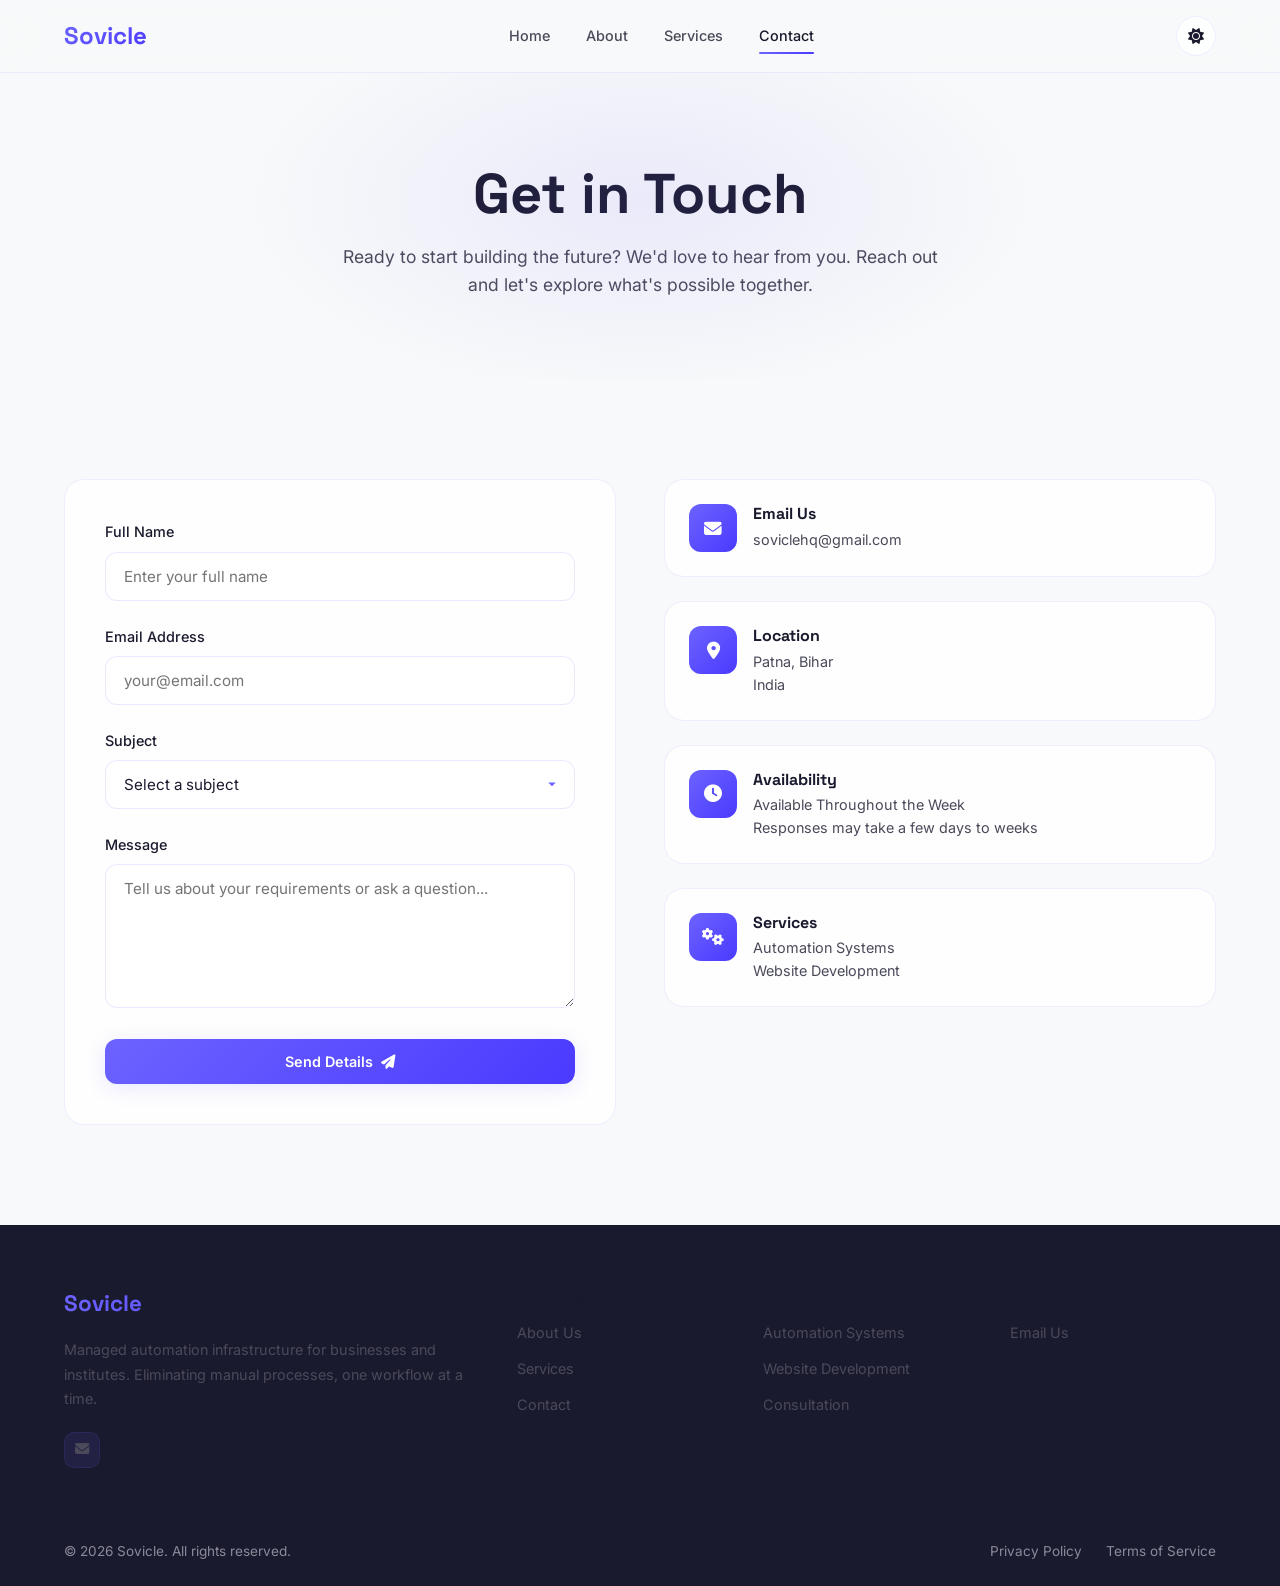
==== contact.html @ 16784580 "Add files via upload" ====
<!DOCTYPE html>
<html lang="en">
<head>
  <meta charset="UTF-8">
  <meta name="viewport" content="width=device-width, initial-scale=1.0">
  <meta name="description" content="Contact Sovicle - Get in touch with our team to discuss your technology needs.">
  <title>Contact — Sovicle</title>
  <link rel="stylesheet" href="https://cdnjs.cloudflare.com/ajax/libs/font-awesome/6.5.2/css/all.min.css">
  <link rel="stylesheet" href="style.css">
  <link rel="icon" type="image/png" href="favicon.png">
</head>
<body>
  <!-- Navbar -->
  <nav class="navbar">
    <div class="container">
      <a href="index.html" class="nav-brand">Sovicle</a>
      <div class="nav-links">
        <a href="index.html">Home</a>
        <a href="about.html">About</a>
        <a href="services.html">Services</a>
        <a href="contact.html" class="active">Contact</a>
      </div>
      <div class="nav-actions">
        <button class="theme-toggle" aria-label="Toggle theme">
          <i class="fas fa-moon"></i>
          <i class="fas fa-sun"></i>
        </button>
        <div class="hamburger" aria-label="Menu">
          <span></span>
          <span></span>
          <span></span>
        </div>
      </div>
    </div>
  </nav>

  <!-- Page Hero -->
  <section class="page-hero">
    <h1>Get in <span class="gradient-text">Touch</span></h1>
    <p>Ready to start building the future? We'd love to hear from you. Reach out and let's explore what's possible together.</p>
  </section>

  <!-- Contact Section -->
  <section class="section">
    <div class="container">
      <div class="contact-grid">
        <!-- Contact Form -->
        <form id="contact-form" class="contact-form reveal">
          <div class="form-group">
            <label for="name">Full Name</label>
            <input type="text" id="name" name="name" placeholder="Enter your full name" required>
            <span class="form-error"></span>
          </div>
          <div class="form-group">
            <label for="email">Email Address</label>
            <input type="email" id="email" name="email" placeholder="your@email.com" required>
            <span class="form-error"></span>
          </div>
<div class="form-group">
  <label for="subject">Subject</label>
  <select id="subject" name="subject" required>
    <option value="" disabled selected hidden>Select a subject</option>
    <option value="automation">Automation Systems</option>
    <option value="website">Website Development</option>
    <option value="consultation">Consultation</option>
    <option value="support">Support & Assistance</option>
    <option value="other">Other</option>
  </select>
  <span class="form-error"></span>
</div>          <div class="form-group">
            <label for="message">Message</label>
            <textarea id="message" name="message" placeholder="Tell us about your requirements or ask a question..." rows="6" required></textarea>
            <span class="form-error"></span>
          </div>
          <button type="submit" class="btn btn-primary btn-submit" style="width: 100%; justify-content: center;">
            Send Details <i class="fas fa-paper-plane"></i>
          </button>
          <div class="form-success">
            <i class="fas fa-check-circle"></i> Message sent successfully! Redirecting...
          </div>
        </form>

        <!-- Contact Info -->
        <div class="contact-info">
          <div class="card contact-card reveal">
            <div class="contact-card-icon"><i class="fas fa-envelope"></i></div>
            <div>
              <h4>Email Us</h4>
              <p><a href="mailto:soviclehq@gmail.com">soviclehq@gmail.com</a></p>
            </div>
          </div>
<div class="card contact-card reveal">
  <div class="contact-card-icon"><i class="fas fa-location-dot"></i></div>
  <div>
    <h4>Location</h4>
    <p>Patna, Bihar</p>
    <p>India</p>
  </div>
</div>
<div class="card contact-card reveal">
  <div class="contact-card-icon"><i class="fas fa-clock"></i></div>
  <div>
    <h4>Availability</h4>
    <p>Available Throughout the Week</p>
    <p>Responses may take a few days to weeks</p>
  </div>
</div>
<div class="card contact-card reveal">
  <div class="contact-card-icon"><i class="fas fa-gears"></i></div>
  <div>
    <h4>Services</h4>
    <p>Automation Systems</p>
    <p>Website Development</p>
  </div>
</div>
        </div>
      </div>
    </div>
  </section>

  <!-- Footer -->
  <footer class="footer">
    <div class="container">
      <div class="footer-grid">
        <div>
          <div class="footer-brand">Sovicle</div>
          <p class="footer-desc">Managed automation infrastructure for businesses and institutes. Eliminating manual processes, one workflow at a time.</p>
          <div class="footer-social">
            <a href="mailto:soviclehq@gmail.com" aria-label="Email"><i class="fas fa-envelope"></i></a>
          </div>
        </div>
        <div class="footer-column">
          <h4>Company</h4>
          <ul>
            <li><a href="about">About Us</a></li>
            <li><a href="services">Services</a></li>
            <li><a href="contact">Contact</a></li>
          </ul>
        </div>
        <div class="footer-column">
          <h4>Services</h4>
          <ul>
            <li><a href="services">Automation Systems</a></li>
            <li><a href="services">Website Development</a></li>
            <li><a href="services">Consultation</a></li>
          </ul>
        </div>
        <div class="footer-column">
          <h4>Connect</h4>
          <ul>
            <li><a href="mailto:soviclehq@gmail.com">Email Us</a></li>
          </ul>
        </div>
      </div>
      <div class="footer-bottom">
        <p>&copy; 2026 Sovicle. All rights reserved.</p>
        <div class="footer-bottom-links">
          <a href="privacy-policy">Privacy Policy</a>
          <a href="terms">Terms of Service</a>
        </div>
      </div>
    </div>
  </footer>

  <script src="script.js"></script>
</body>
</html>
---- style.css ----
/* ============================================
   SOVICLE - Futuristic Technology Website
   Style System
   ============================================ */

/* Google Fonts */
@import url('https://fonts.googleapis.com/css2?family=Inter:wght@300;400;500;600;700;800&family=Space+Grotesk:wght@400;500;600;700&display=swap');

/* ============================================
   CSS Custom Properties (Theme System)
   ============================================ */
:root {
  /* Dark Theme (Default) */
  --bg-primary: #0a0a0f;
  --bg-secondary: #12121a;
  --bg-card: rgba(26, 26, 46, 0.6);
  --bg-glass: rgba(26, 26, 46, 0.4);
  --border-glass: rgba(108, 99, 255, 0.15);
  --text-primary: #ffffff;
  --text-secondary: #a0a0b0;
  --text-muted: #6a6a7a;
  --accent-primary: #6c63ff;
  --accent-secondary: #00d4ff;
  --accent-gradient: linear-gradient(135deg, #6c63ff, #00d4ff);
  --accent-glow: rgba(108, 99, 255, 0.3);
  --shadow-card: 0 8px 32px rgba(0, 0, 0, 0.3);
  --shadow-glow: 0 0 30px rgba(108, 99, 255, 0.15);
  --navbar-bg: rgba(10, 10, 15, 0.8);
  --footer-bg: #08080d;
  --input-bg: rgba(26, 26, 46, 0.8);
  --input-border: rgba(108, 99, 255, 0.2);
  --divider: rgba(255, 255, 255, 0.05);
}

[data-theme="light"] {
  --bg-primary: #f8f9fa;
  --bg-secondary: #ffffff;
  --bg-card: rgba(255, 255, 255, 0.8);
  --bg-glass: rgba(255, 255, 255, 0.6);
  --border-glass: rgba(108, 99, 255, 0.1);
  --text-primary: #1a1a2e;
  --text-secondary: #4a4a5a;
  --text-muted: #8a8a9a;
  --accent-primary: #6c63ff;
  --accent-secondary: #4a3aff;
  --accent-gradient: linear-gradient(135deg, #6c63ff, #4a3aff);
  --accent-glow: rgba(108, 99, 255, 0.15);
  --shadow-card: 0 8px 32px rgba(0, 0, 0, 0.08);
  --shadow-glow: 0 0 30px rgba(108, 99, 255, 0.08);
  --navbar-bg: rgba(248, 249, 250, 0.85);
  --footer-bg: #1a1a2e;
  --input-bg: rgba(255, 255, 255, 0.9);
  --input-border: rgba(108, 99, 255, 0.15);
  --divider: rgba(0, 0, 0, 0.06);
}

/* ============================================
   Reset & Base
   ============================================ */
*, *::before, *::after {
  margin: 0;
  padding: 0;
  box-sizing: border-box;
}

html {
  scroll-behavior: smooth;
  font-size: 16px;
}

body {
  font-family: 'Inter', -apple-system, BlinkMacSystemFont, sans-serif;
  background-color: var(--bg-primary);
  color: var(--text-primary);
  line-height: 1.6;
  overflow-x: hidden;
  transition: background-color 0.4s ease, color 0.4s ease;
}

h1, h2, h3, h4, h5, h6 {
  font-family: 'Space Grotesk', sans-serif;
  font-weight: 700;
  line-height: 1.2;
}

a {
  text-decoration: none;
  color: inherit;
  transition: color 0.3s ease;
}

img {
  max-width: 100%;
  height: auto;
}

ul {
  list-style: none;
}

button {
  cursor: pointer;
  border: none;
  outline: none;
  font-family: inherit;
}

input, textarea, select {
  font-family: inherit;
  outline: none;
}

/* ============================================
   Utility Classes
   ============================================ */
.container {
  max-width: 1200px;
  margin: 0 auto;
  padding: 0 24px;
}

.section {
  padding: 100px 0;
}

.section-label {
  font-size: 0.85rem;
  font-weight: 600;
  text-transform: uppercase;
  letter-spacing: 3px;
  color: var(--accent-primary);
  margin-bottom: 16px;
  display: block;
}

.section-title {
  font-size: clamp(2rem, 4vw, 3rem);
  margin-bottom: 20px;
  background: var(--accent-gradient);
  -webkit-background-clip: text;
  -webkit-text-fill-color: transparent;
  background-clip: text;
}

.section-subtitle {
  font-size: 1.1rem;
  color: var(--text-secondary);
  max-width: 600px;
  margin-bottom: 48px;
}

.text-center {
  text-align: center;
}

.text-center .section-subtitle {
  margin-left: auto;
  margin-right: auto;
}

/* ============================================
   Navbar
   ============================================ */
.navbar {
  position: fixed;
  top: 0;
  left: 0;
  right: 0;
  z-index: 1000;
  padding: 16px 0;
  background: var(--navbar-bg);
  backdrop-filter: blur(20px);
  -webkit-backdrop-filter: blur(20px);
  border-bottom: 1px solid var(--border-glass);
  transition: all 0.3s ease;
}

.navbar.scrolled {
  padding: 10px 0;
  box-shadow: var(--shadow-card);
}

.navbar .container {
  display: flex;
  align-items: center;
  justify-content: space-between;
}

.nav-brand {
  font-family: 'Space Grotesk', sans-serif;
  font-size: 1.5rem;
  font-weight: 700;
  background: var(--accent-gradient);
  -webkit-background-clip: text;
  -webkit-text-fill-color: transparent;
  background-clip: text;
}

.nav-links {
  display: flex;
  align-items: center;
  gap: 36px;
}

.nav-links a {
  font-size: 0.9rem;
  font-weight: 500;
  color: var(--text-secondary);
  position: relative;
  padding: 4px 0;
  transition: color 0.3s ease;
}

.nav-links a::after {
  content: '';
  position: absolute;
  bottom: -2px;
  left: 0;
  width: 0;
  height: 2px;
  background: var(--accent-gradient);
  border-radius: 2px;
  transition: width 0.3s ease;
}

.nav-links a:hover,
.nav-links a.active {
  color: var(--text-primary);
}

.nav-links a:hover::after,
.nav-links a.active::after {
  width: 100%;
}

.nav-actions {
  display: flex;
  align-items: center;
  gap: 16px;
}

/* Theme Toggle */
.theme-toggle {
  width: 40px;
  height: 40px;
  border-radius: 50%;
  background: var(--bg-card);
  border: 1px solid var(--border-glass);
  display: flex;
  align-items: center;
  justify-content: center;
  cursor: pointer;
  transition: all 0.3s ease;
  color: var(--text-primary);
  font-size: 1rem;
}

.theme-toggle:hover {
  background: var(--accent-primary);
  color: #ffffff;
  transform: scale(1.05);
  box-shadow: var(--shadow-glow);
}

.theme-toggle .fa-sun {
  display: none;
}

[data-theme="light"] .theme-toggle .fa-sun {
  display: block;
}

[data-theme="light"] .theme-toggle .fa-moon {
  display: none;
}

/* Hamburger Menu */
.hamburger {
  display: none;
  flex-direction: column;
  gap: 5px;
  cursor: pointer;
  padding: 8px;
  z-index: 1001;
}

.hamburger span {
  width: 24px;
  height: 2px;
  background: var(--text-primary);
  border-radius: 2px;
  transition: all 0.3s ease;
}

.hamburger.active span:nth-child(1) {
  transform: rotate(45deg) translate(5px, 5px);
}

.hamburger.active span:nth-child(2) {
  opacity: 0;
}

.hamburger.active span:nth-child(3) {
  transform: rotate(-45deg) translate(5px, -5px);
}

/* Mobile Nav */
@media (max-width: 768px) {
  .hamburger {
    display: flex;
  }

  .nav-links {
    position: fixed;
    top: 0;
    right: -100%;
    width: 280px;
    height: 100vh;
    background: var(--bg-secondary);
    flex-direction: column;
    justify-content: center;
    gap: 32px;
    padding: 40px;
    transition: right 0.4s ease;
    border-left: 1px solid var(--border-glass);
  }

  .nav-links.active {
    right: 0;
  }

  .nav-links a {
    font-size: 1.1rem;
  }

  .nav-actions {
    gap: 12px;
  }
}

/* ============================================
   Hero Section
   ============================================ */
.hero {
  min-height: 100vh;
  display: flex;
  align-items: center;
  position: relative;
  overflow: hidden;
  padding-top: 80px;
}

.hero-bg {
  position: absolute;
  inset: 0;
  z-index: 0;
}

.hero-gradient-1 {
  position: absolute;
  top: -20%;
  right: -10%;
  width: 600px;
  height: 600px;
  background: radial-gradient(circle, rgba(108, 99, 255, 0.15) 0%, transparent 70%);
  border-radius: 50%;
  animation: floatBlob 8s ease-in-out infinite;
}

.hero-gradient-2 {
  position: absolute;
  bottom: -20%;
  left: -10%;
  width: 500px;
  height: 500px;
  background: radial-gradient(circle, rgba(0, 212, 255, 0.1) 0%, transparent 70%);
  border-radius: 50%;
  animation: floatBlob 10s ease-in-out infinite reverse;
}

.hero-gradient-3 {
  position: absolute;
  top: 40%;
  left: 50%;
  width: 400px;
  height: 400px;
  background: radial-gradient(circle, rgba(108, 99, 255, 0.08) 0%, transparent 70%);
  border-radius: 50%;
  animation: floatBlob 12s ease-in-out infinite;
}

#particles-canvas {
  position: absolute;
  inset: 0;
  width: 100%;
  height: 100%;
  pointer-events: none;
}

@keyframes floatBlob {
  0%, 100% { transform: translate(0, 0) scale(1); }
  33% { transform: translate(30px, -30px) scale(1.05); }
  66% { transform: translate(-20px, 20px) scale(0.95); }
}

.hero-content {
  position: relative;
  z-index: 1;
  max-width: 800px;
}

.hero-label {
  display: inline-flex;
  align-items: center;
  gap: 8px;
  padding: 8px 16px;
  background: var(--bg-card);
  border: 1px solid var(--border-glass);
  border-radius: 100px;
  font-size: 0.8rem;
  font-weight: 500;
  color: var(--accent-secondary);
  margin-bottom: 24px;
  backdrop-filter: blur(10px);
}

.hero-label .dot {
  width: 6px;
  height: 6px;
  background: var(--accent-secondary);
  border-radius: 50%;
  animation: pulse 2s ease-in-out infinite;
}

@keyframes pulse {
  0%, 100% { opacity: 1; }
  50% { opacity: 0.4; }
}

.hero h1 {
  font-size: clamp(2.5rem, 6vw, 4.5rem);
  margin-bottom: 24px;
  line-height: 1.1;
}

.hero h1 .gradient-text {
  background: var(--accent-gradient);
  -webkit-background-clip: text;
  -webkit-text-fill-color: transparent;
  background-clip: text;
}

.hero-description {
  font-size: 1.15rem;
  color: var(--text-secondary);
  max-width: 580px;
  margin-bottom: 40px;
  line-height: 1.7;
}

.hero-buttons {
  display: flex;
  gap: 16px;
  flex-wrap: wrap;
}

/* ============================================
   Buttons
   ============================================ */
.btn {
  display: inline-flex;
  align-items: center;
  gap: 8px;
  padding: 14px 28px;
  border-radius: 12px;
  font-size: 0.9rem;
  font-weight: 600;
  transition: all 0.3s ease;
}

.btn-primary {
  background: var(--accent-gradient);
  color: #ffffff;
  box-shadow: 0 4px 20px var(--accent-glow);
}

.btn-primary:hover {
  transform: translateY(-2px);
  box-shadow: 0 8px 30px var(--accent-glow);
}

.btn-secondary {
  background: var(--bg-card);
  color: var(--text-primary);
  border: 1px solid var(--border-glass);
  backdrop-filter: blur(10px);
}

.btn-secondary:hover {
  background: var(--accent-primary);
  color: #ffffff;
  border-color: var(--accent-primary);
  transform: translateY(-2px);
}

/* ============================================
   Cards
   ============================================ */
.card {
  background: var(--bg-card);
  border: 1px solid var(--border-glass);
  border-radius: 20px;
  padding: 32px;
  backdrop-filter: blur(10px);
  transition: all 0.4s ease;
}

.card:hover {
  transform: translateY(-4px);
  box-shadow: var(--shadow-glow);
  border-color: var(--accent-primary);
}

.card-icon {
  width: 56px;
  height: 56px;
  border-radius: 14px;
  background: var(--accent-gradient);
  display: flex;
  align-items: center;
  justify-content: center;
  font-size: 1.3rem;
  color: #ffffff;
  margin-bottom: 20px;
}

.card h3 {
  font-size: 1.2rem;
  margin-bottom: 12px;
}

.card p {
  color: var(--text-secondary);
  font-size: 0.95rem;
  line-height: 1.6;
}

/* ============================================
   Grid Layouts
   ============================================ */
.grid-2 {
  display: grid;
  grid-template-columns: repeat(2, 1fr);
  gap: 24px;
}

.grid-3 {
  display: grid;
  grid-template-columns: repeat(3, 1fr);
  gap: 24px;
}

.grid-4 {
  display: grid;
  grid-template-columns: repeat(4, 1fr);
  gap: 24px;
}

@media (max-width: 992px) {
  .grid-3, .grid-4 {
    grid-template-columns: repeat(2, 1fr);
  }
}

@media (max-width: 768px) {
  .grid-2, .grid-3, .grid-4 {
    grid-template-columns: 1fr;
  }
}

/* ============================================
   About Section (Homepage)
   ============================================ */
.about-grid {
  display: grid;
  grid-template-columns: 1fr 1fr;
  gap: 60px;
  align-items: center;
}

.about-visual {
  position: relative;
  height: 400px;
  border-radius: 24px;
  overflow: hidden;
  background: var(--bg-card);
  border: 1px solid var(--border-glass);
  display: flex;
  align-items: center;
  justify-content: center;
}

.about-visual-inner {
  width: 200px;
  height: 200px;
  border-radius: 50%;
  background: var(--accent-gradient);
  opacity: 0.3;
  animation: floatBlob 6s ease-in-out infinite;
}

.about-text h2 {
  font-size: 2.2rem;
  margin-bottom: 20px;
}

.about-text p {
  color: var(--text-secondary);
  margin-bottom: 16px;
  line-height: 1.7;
}

@media (max-width: 768px) {
  .about-grid {
    grid-template-columns: 1fr;
    gap: 40px;
  }

  .about-visual {
    height: 250px;
  }
}

/* ============================================
   Vision Section
   ============================================ */
.vision-cards {
  display: grid;
  grid-template-columns: repeat(3, 1fr);
  gap: 24px;
}

.vision-card {
  text-align: center;
  padding: 40px 24px;
}

.vision-card .card-icon {
  margin: 0 auto 20px;
}

@media (max-width: 768px) {
  .vision-cards {
    grid-template-columns: 1fr;
  }
}

/* ============================================
   Stats Section
   ============================================ */
.stats-grid {
  display: grid;
  grid-template-columns: repeat(4, 1fr);
  gap: 24px;
}

.stat-card {
  text-align: center;
  padding: 32px 16px;
}

.stat-number {
  font-family: 'Space Grotesk', sans-serif;
  font-size: 2.5rem;
  font-weight: 700;
  background: var(--accent-gradient);
  -webkit-background-clip: text;
  -webkit-text-fill-color: transparent;
  background-clip: text;
  margin-bottom: 8px;
}

.stat-label {
  color: var(--text-secondary);
  font-size: 0.9rem;
}

@media (max-width: 768px) {
  .stats-grid {
    grid-template-columns: repeat(2, 1fr);
  }
}

/* ============================================
   CTA Section
   ============================================ */
.cta-section {
  text-align: center;
  padding: 80px 0;
}

.cta-box {
  background: var(--bg-card);
  border: 1px solid var(--border-glass);
  border-radius: 24px;
  padding: 64px 40px;
  backdrop-filter: blur(10px);
  position: relative;
  overflow: hidden;
}

.cta-box::before {
  content: '';
  position: absolute;
  top: -50%;
  left: -50%;
  width: 200%;
  height: 200%;
  background: radial-gradient(circle at center, rgba(108, 99, 255, 0.05) 0%, transparent 50%);
  animation: rotateBg 20s linear infinite;
}

@keyframes rotateBg {
  from { transform: rotate(0deg); }
  to { transform: rotate(360deg); }
}

.cta-box h2 {
  font-size: 2.2rem;
  margin-bottom: 16px;
  position: relative;
}

.cta-box p {
  color: var(--text-secondary);
  margin-bottom: 32px;
  font-size: 1.1rem;
  position: relative;
}

.cta-box .btn {
  position: relative;
}

/* ============================================
   Footer
   ============================================ */
.footer {
  background: var(--footer-bg);
  padding: 60px 0 24px;
  border-top: 1px solid var(--divider);
}

.footer-grid {
  display: grid;
  grid-template-columns: 2fr 1fr 1fr 1fr;
  gap: 40px;
  margin-bottom: 48px;
}

.footer-brand {
  font-family: 'Space Grotesk', sans-serif;
  font-size: 1.4rem;
  font-weight: 700;
  background: var(--accent-gradient);
  -webkit-background-clip: text;
  -webkit-text-fill-color: transparent;
  background-clip: text;
  margin-bottom: 16px;
}

.footer-desc {
  color: var(--text-secondary);
  font-size: 0.9rem;
  line-height: 1.7;
  margin-bottom: 20px;
}

.footer-social {
  display: flex;
  gap: 12px;
}

.footer-social a {
  width: 36px;
  height: 36px;
  border-radius: 10px;
  background: rgba(108, 99, 255, 0.1);
  border: 1px solid var(--border-glass);
  display: flex;
  align-items: center;
  justify-content: center;
  color: var(--text-secondary);
  font-size: 0.9rem;
  transition: all 0.3s ease;
}

.footer-social a:hover {
  background: var(--accent-primary);
  color: #ffffff;
  transform: translateY(-2px);
}

.footer-column h4 {
  font-size: 0.95rem;
  margin-bottom: 16px;
  color: var(--text-primary);
}

.footer-column ul li {
  margin-bottom: 10px;
}

.footer-column ul li a {
  color: var(--text-secondary);
  font-size: 0.9rem;
  transition: color 0.3s ease;
}

.footer-column ul li a:hover {
  color: var(--accent-primary);
}

.footer-bottom {
  padding-top: 24px;
  border-top: 1px solid var(--divider);
  display: flex;
  justify-content: space-between;
  align-items: center;
  flex-wrap: wrap;
  gap: 16px;
}

.footer-bottom p {
  color: var(--text-muted);
  font-size: 0.85rem;
}

.footer-bottom-links {
  display: flex;
  gap: 24px;
}

.footer-bottom-links a {
  color: var(--text-muted);
  font-size: 0.85rem;
}

.footer-bottom-links a:hover {
  color: var(--accent-primary);
}

@media (max-width: 768px) {
  .footer-grid {
    grid-template-columns: 1fr;
    gap: 32px;
  }

  .footer-bottom {
    flex-direction: column;
    text-align: center;
  }
}

/* ============================================
   About Page
   ============================================ */
.page-hero {
  padding: 160px 0 80px;
  text-align: center;
  position: relative;
  overflow: hidden;
}

.page-hero::before {
  content: '';
  position: absolute;
  top: 0;
  left: 50%;
  transform: translateX(-50%);
  width: 800px;
  height: 400px;
  background: radial-gradient(ellipse, rgba(108, 99, 255, 0.1) 0%, transparent 70%);
  pointer-events: none;
}

.page-hero h1 {
  font-size: clamp(2.2rem, 5vw, 3.5rem);
  margin-bottom: 16px;
}

.page-hero p {
  color: var(--text-secondary);
  font-size: 1.1rem;
  max-width: 600px;
  margin: 0 auto;
}

/* Timeline */
.timeline {
  position: relative;
  padding: 40px 0;
}

.timeline::before {
  content: '';
  position: absolute;
  left: 50%;
  top: 0;
  bottom: 0;
  width: 2px;
  background: var(--border-glass);
  transform: translateX(-50%);
}

.timeline-item {
  display: flex;
  align-items: center;
  margin-bottom: 48px;
  position: relative;
}

.timeline-item:nth-child(odd) {
  flex-direction: row-reverse;
}

.timeline-dot {
  position: absolute;
  left: 50%;
  transform: translateX(-50%);
  width: 16px;
  height: 16px;
  border-radius: 50%;
  background: var(--accent-gradient);
  border: 3px solid var(--bg-primary);
  z-index: 2;
}

.timeline-content {
  width: 45%;
  padding: 24px;
  background: var(--bg-card);
  border: 1px solid var(--border-glass);
  border-radius: 16px;
  backdrop-filter: blur(10px);
}

.timeline-year {
  font-family: 'Space Grotesk', sans-serif;
  font-size: 0.85rem;
  font-weight: 600;
  color: var(--accent-primary);
  margin-bottom: 8px;
}

.timeline-content h3 {
  font-size: 1.1rem;
  margin-bottom: 8px;
}

.timeline-content p {
  color: var(--text-secondary);
  font-size: 0.9rem;
}

@media (max-width: 768px) {
  .timeline::before {
    left: 20px;
  }

  .timeline-item,
  .timeline-item:nth-child(odd) {
    flex-direction: row;
    padding-left: 50px;
  }

  .timeline-dot {
    left: 20px;
  }

  .timeline-content {
    width: 100%;
  }
}

/* ============================================
   Services Page
   ============================================ */
.services-grid {
  display: grid;
  grid-template-columns: repeat(auto-fit, minmax(320px, 1fr));
  gap: 24px;
}

.service-card {
  padding: 40px 32px;
  position: relative;
  overflow: hidden;
}

.service-card::before {
  content: '';
  position: absolute;
  top: 0;
  left: 0;
  right: 0;
  height: 3px;
  background: var(--accent-gradient);
  opacity: 0;
  transition: opacity 0.3s ease;
}

.service-card:hover::before {
  opacity: 1;
}

.service-card .card-icon {
  width: 64px;
  height: 64px;
  font-size: 1.5rem;
}

.service-card h3 {
  font-size: 1.3rem;
  margin-bottom: 12px;
}

.service-card p {
  margin-bottom: 20px;
}

.service-link {
  display: inline-flex;
  align-items: center;
  gap: 6px;
  color: var(--accent-primary);
  font-size: 0.9rem;
  font-weight: 500;
  transition: gap 0.3s ease;
}

.service-link:hover {
  gap: 10px;
}

/* ============================================
   Contact Page
   ============================================ */
.contact-grid {
  display: grid;
  grid-template-columns: 1fr 1fr;
  gap: 48px;
  align-items: start;
}

.contact-form {
  background: var(--bg-card);
  border: 1px solid var(--border-glass);
  border-radius: 20px;
  padding: 40px;
  backdrop-filter: blur(10px);
}

.form-group {
  margin-bottom: 24px;
}

.form-group label {
  display: block;
  font-size: 0.9rem;
  font-weight: 500;
  color: var(--text-primary);
  margin-bottom: 8px;
}

.form-group input,
.form-group select,
.form-group textarea {
  width: 100%;
  padding: 14px 18px;
  background: var(--input-bg);
  border: 1px solid var(--input-border);
  border-radius: 12px;
  color: var(--text-primary);
  font-size: 0.95rem;
  transition: all 0.3s ease;
}

.form-group input:focus,
.form-group select:focus,
.form-group textarea:focus {
  border-color: var(--accent-primary);
  box-shadow: 0 0 0 3px var(--accent-glow);
}

.form-group textarea {
  resize: vertical;
  min-height: 140px;
}

.form-group select {
  appearance: none;
  background-image: url("data:image/svg+xml,%3Csvg xmlns='http://www.w3.org/2000/svg' width='12' height='12' fill='%236c63ff' viewBox='0 0 16 16'%3E%3Cpath d='M8 11L3 6h10l-5 5z'/%3E%3C/svg%3E");
  background-repeat: no-repeat;
  background-position: right 16px center;
}

.form-error {
  color: #ff6b6b;
  font-size: 0.8rem;
  margin-top: 6px;
  display: none;
}

.form-error.visible {
  display: block;
}

.form-success {
  background: rgba(0, 212, 255, 0.1);
  border: 1px solid rgba(0, 212, 255, 0.3);
  border-radius: 12px;
  padding: 16px;
  color: var(--accent-secondary);
  text-align: center;
  display: none;
  margin-top: 16px;
}

.form-success.visible {
  display: block;
}

.contact-info {
  display: flex;
  flex-direction: column;
  gap: 24px;
}

.contact-card {
  display: flex;
  align-items: flex-start;
  gap: 16px;
  padding: 24px;
}

.contact-card-icon {
  width: 48px;
  height: 48px;
  border-radius: 12px;
  background: var(--accent-gradient);
  display: flex;
  align-items: center;
  justify-content: center;
  color: #ffffff;
  font-size: 1.1rem;
  flex-shrink: 0;
}

.contact-card h4 {
  font-size: 1rem;
  margin-bottom: 4px;
}

.contact-card p {
  color: var(--text-secondary);
  font-size: 0.9rem;
}

@media (max-width: 768px) {
  .contact-grid {
    grid-template-columns: 1fr;
  }
}

/* ============================================
   Privacy Policy Page
   ============================================ */
.privacy-content {
  max-width: 800px;
  margin: 0 auto;
}

.privacy-content h2 {
  font-size: 1.5rem;
  margin-top: 48px;
  margin-bottom: 16px;
  color: var(--text-primary);
}

.privacy-content h3 {
  font-size: 1.2rem;
  margin-top: 32px;
  margin-bottom: 12px;
}

.privacy-content p {
  color: var(--text-secondary);
  margin-bottom: 16px;
  line-height: 1.8;
}

.privacy-content ul {
  padding-left: 24px;
  margin-bottom: 16px;
}

.privacy-content ul li {
  color: var(--text-secondary);
  margin-bottom: 8px;
  position: relative;
  padding-left: 16px;
  list-style: none;
}

.privacy-content ul li::before {
  content: '';
  position: absolute;
  left: 0;
  top: 10px;
  width: 6px;
  height: 6px;
  border-radius: 50%;
  background: var(--accent-primary);
}

.privacy-content .last-updated {
  color: var(--text-muted);
  font-size: 0.9rem;
  font-style: italic;
  margin-bottom: 32px;
}

/* ============================================
   Scroll Reveal Animation
   ============================================ */
.reveal {
  opacity: 0;
  transform: translateY(30px);
  transition: all 0.6s ease;
}

.reveal.visible {
  opacity: 1;
  transform: translateY(0);
}

/* ============================================
   Ecosystem Section
   ============================================ */
.ecosystem-visual {
  display: flex;
  justify-content: center;
  align-items: center;
  padding: 40px 0;
}

.ecosystem-circle {
  width: 300px;
  height: 300px;
  border-radius: 50%;
  border: 2px solid var(--border-glass);
  display: flex;
  align-items: center;
  justify-content: center;
  position: relative;
  animation: rotate 30s linear infinite;
}

.ecosystem-circle::before {
  content: '';
  position: absolute;
  inset: 20px;
  border-radius: 50%;
  border: 1px solid var(--border-glass);
}

.ecosystem-center {
  width: 80px;
  height: 80px;
  border-radius: 50%;
  background: var(--accent-gradient);
  display: flex;
  align-items: center;
  justify-content: center;
  font-size: 1.5rem;
  color: #ffffff;
  animation: rotate 30s linear infinite reverse;
}

.ecosystem-node {
  position: absolute;
  width: 40px;
  height: 40px;
  border-radius: 50%;
  background: var(--bg-card);
  border: 1px solid var(--border-glass);
  display: flex;
  align-items: center;
  justify-content: center;
  font-size: 0.8rem;
  color: var(--accent-primary);
  animation: rotate 30s linear infinite reverse;
}

.ecosystem-node:nth-child(2) { top: 0; left: 50%; transform: translate(-50%, -50%); }
.ecosystem-node:nth-child(3) { top: 50%; right: 0; transform: translate(50%, -50%); }
.ecosystem-node:nth-child(4) { bottom: 0; left: 50%; transform: translate(-50%, 50%); }
.ecosystem-node:nth-child(5) { top: 50%; left: 0; transform: translate(-50%, -50%); }

@keyframes rotate {
  from { transform: rotate(0deg); }
  to { transform: rotate(360deg); }
}

/* ============================================
   Responsive Adjustments
   ============================================ */
@media (max-width: 480px) {
  .section {
    padding: 60px 0;
  }

  .hero h1 {
    font-size: 2rem;
  }

  .hero-description {
    font-size: 1rem;
  }

  .btn {
    padding: 12px 22px;
    font-size: 0.85rem;
  }

  .stat-number {
    font-size: 2rem;
  }

  .cta-box {
    padding: 40px 24px;
  }

  .contact-form {
    padding: 24px;
  }
}
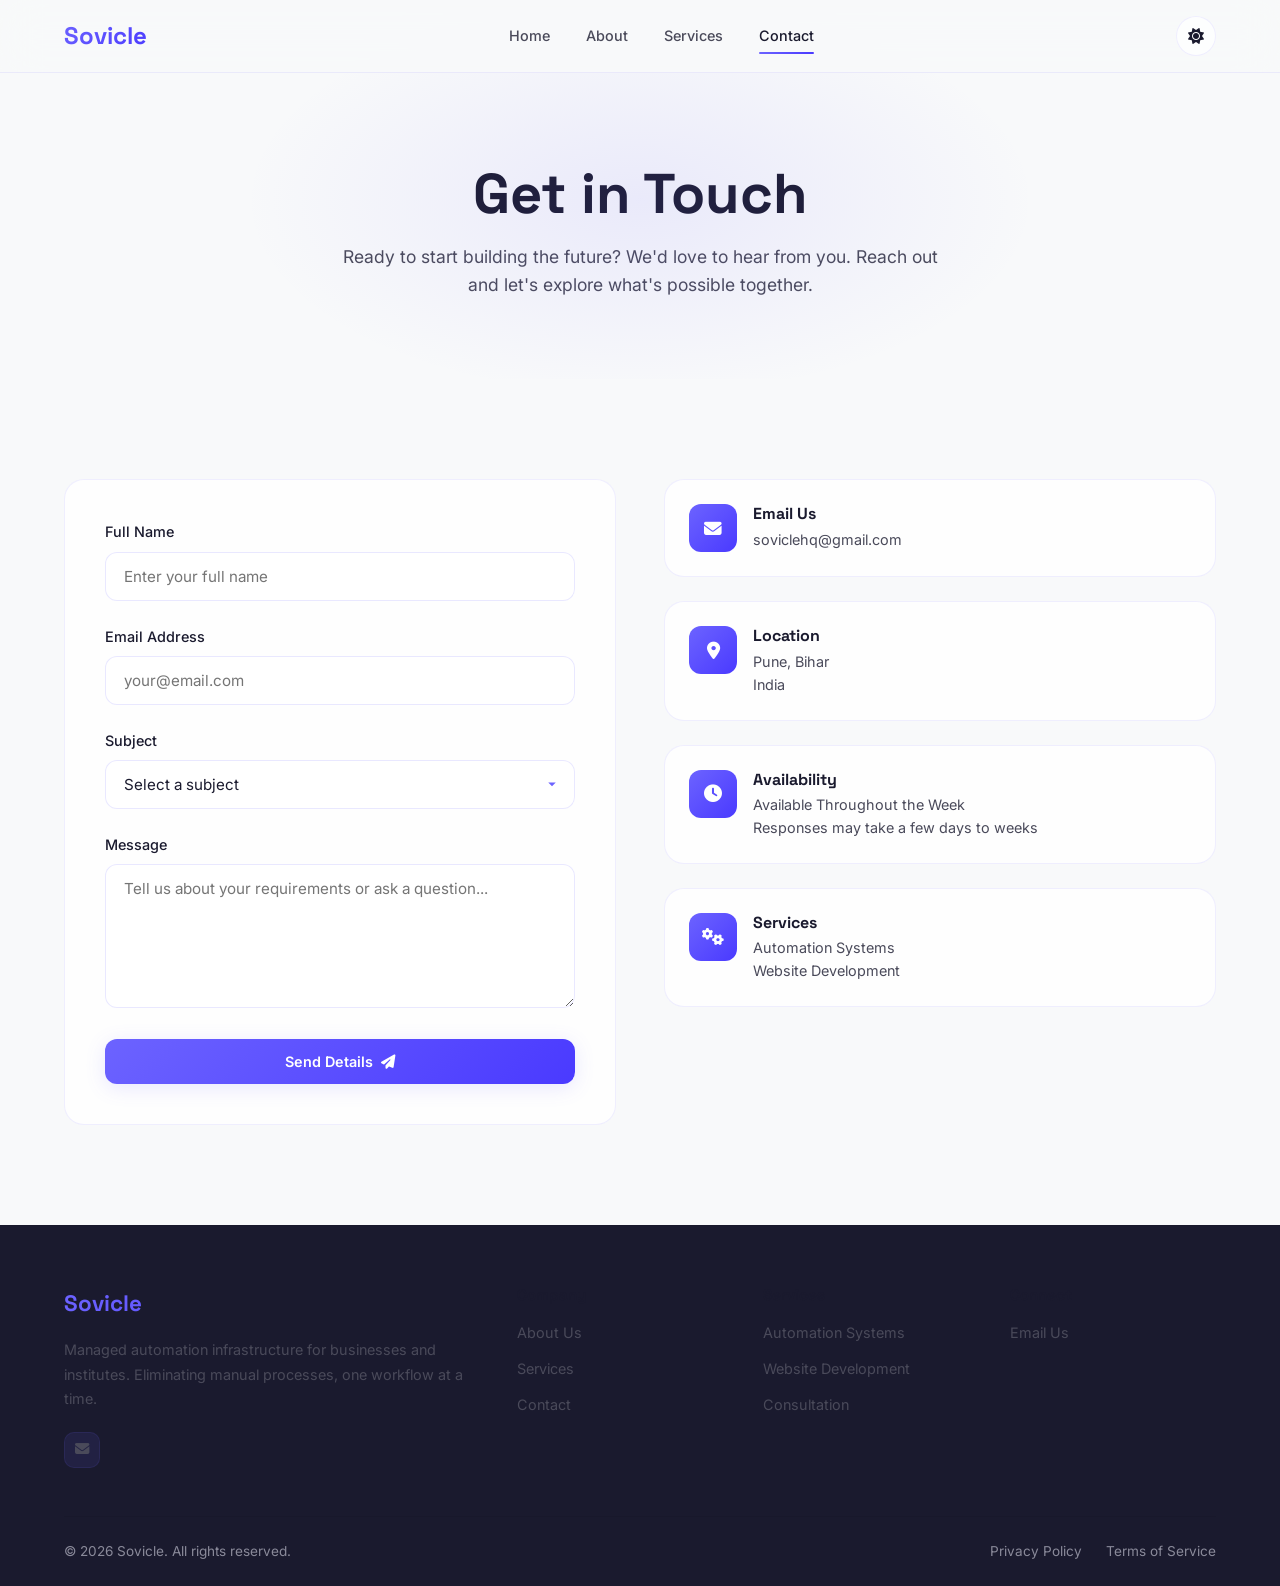
==== commit 2bdcf220: "Update contact.html" ====
--- a/contact.html
+++ b/contact.html
@@ -93,7 +93,7 @@
   <div class="contact-card-icon"><i class="fas fa-location-dot"></i></div>
   <div>
     <h4>Location</h4>
-    <p>Patna, Bihar</p>
+    <p>Pune, Bihar</p>
     <p>India</p>
   </div>
 </div>
@@ -164,4 +164,4 @@
 
   <script src="script.js"></script>
 </body>
-</html>+</html>
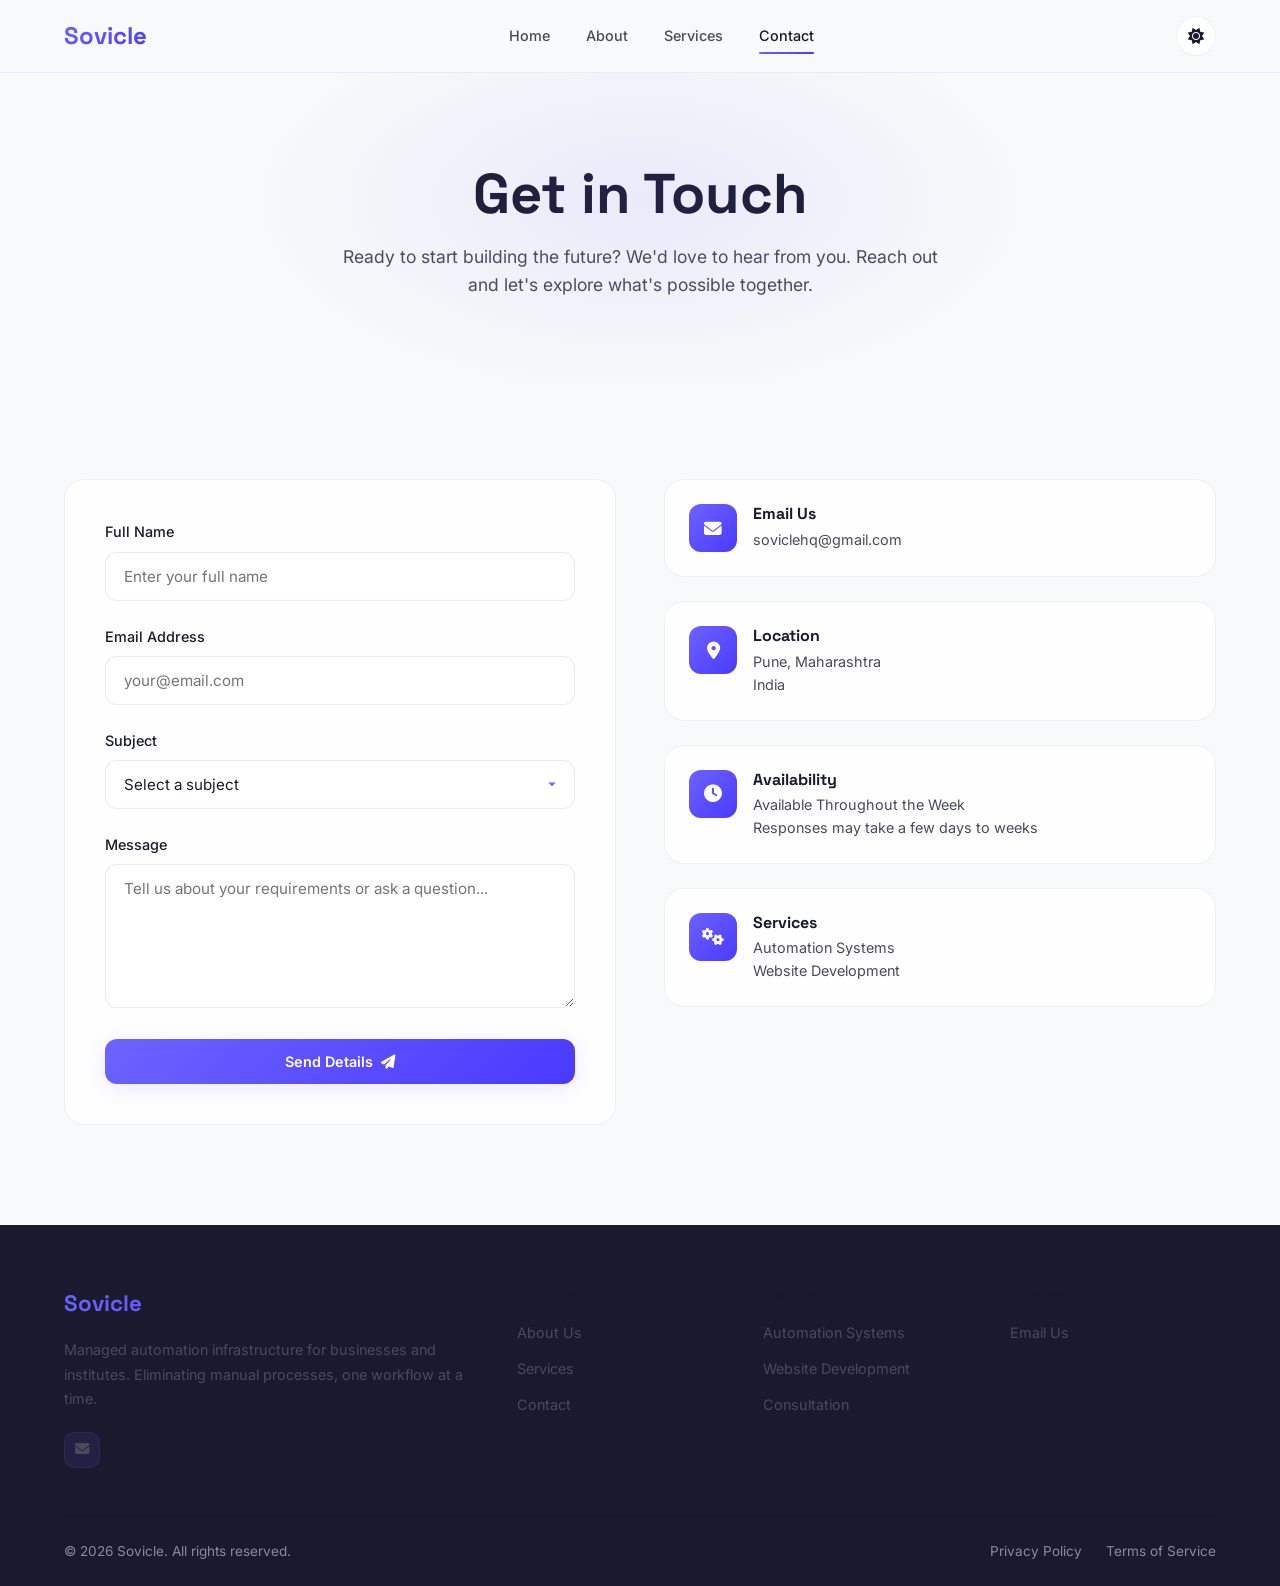
==== commit 64fc89b9: "Update contact.html" ====
--- a/contact.html
+++ b/contact.html
@@ -93,7 +93,7 @@
   <div class="contact-card-icon"><i class="fas fa-location-dot"></i></div>
   <div>
     <h4>Location</h4>
-    <p>Pune, Bihar</p>
+    <p>Pune, Maharashtra</p>
     <p>India</p>
   </div>
 </div>
